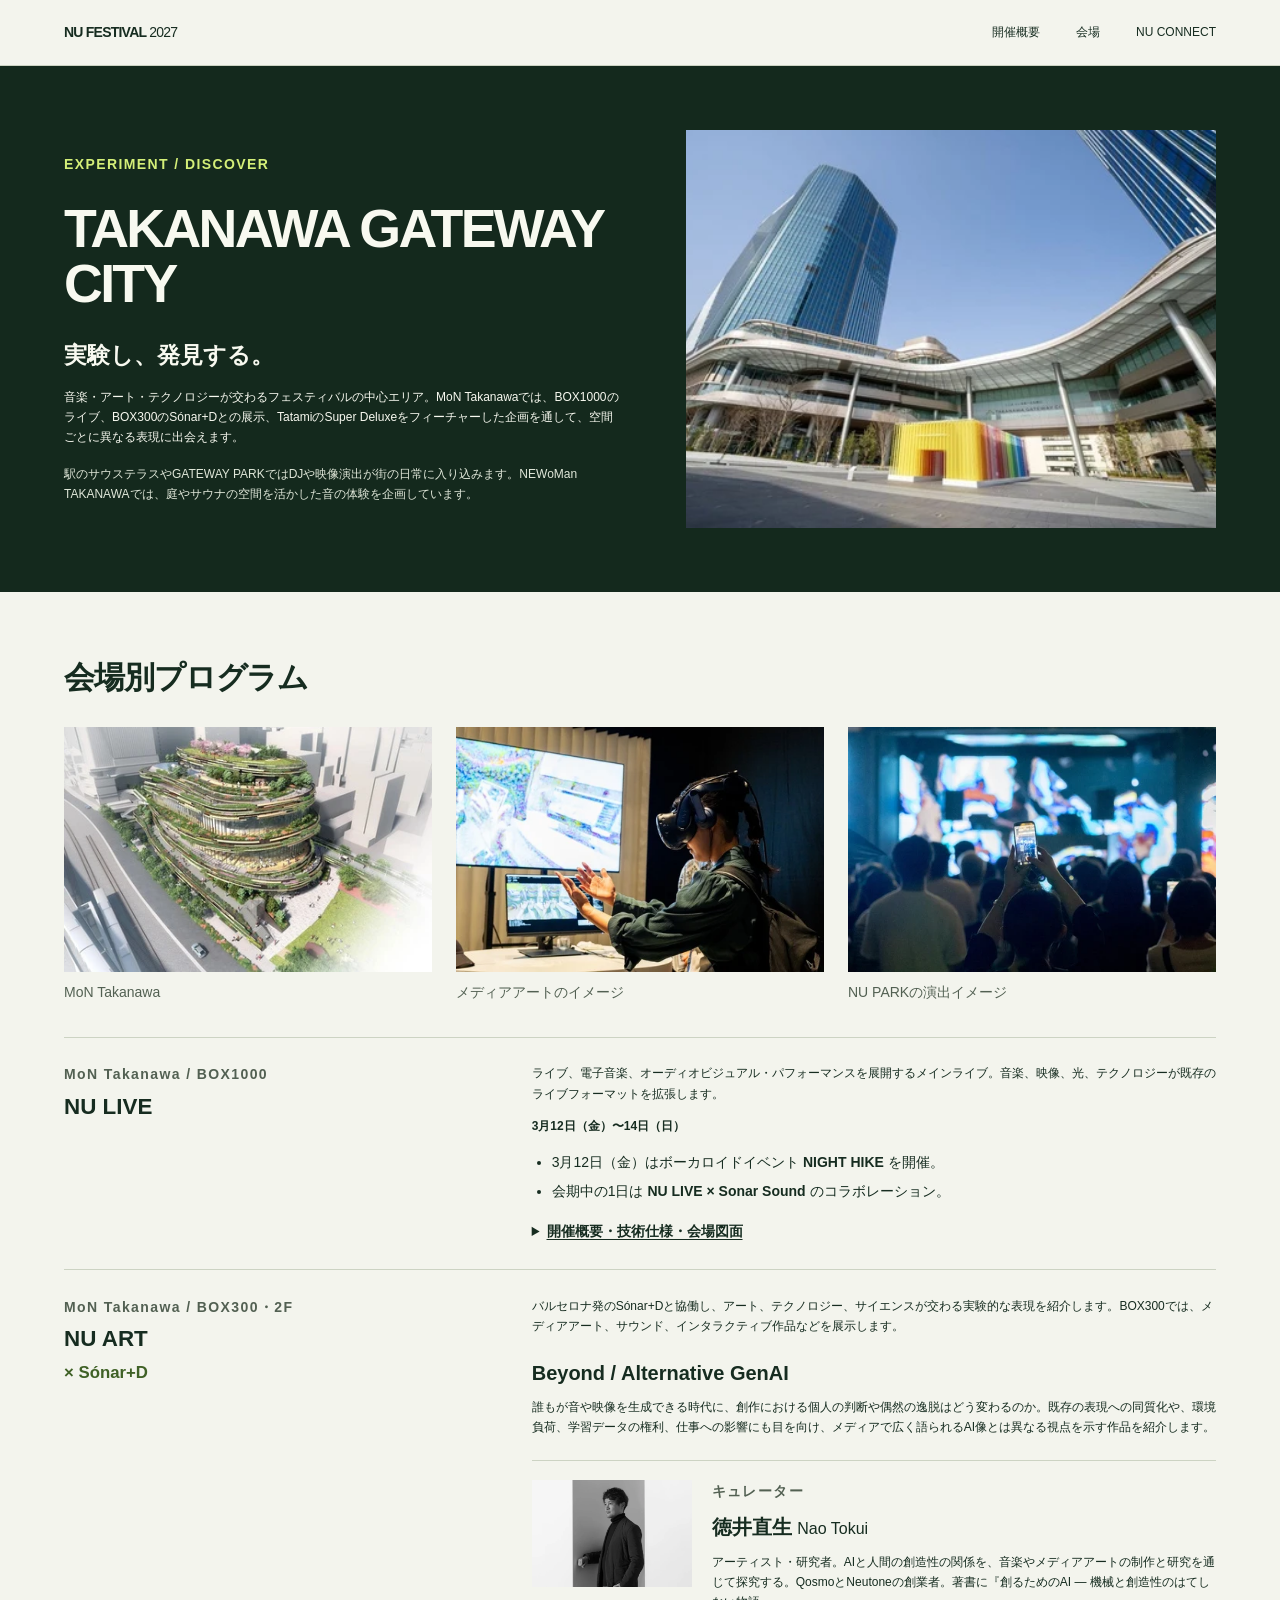
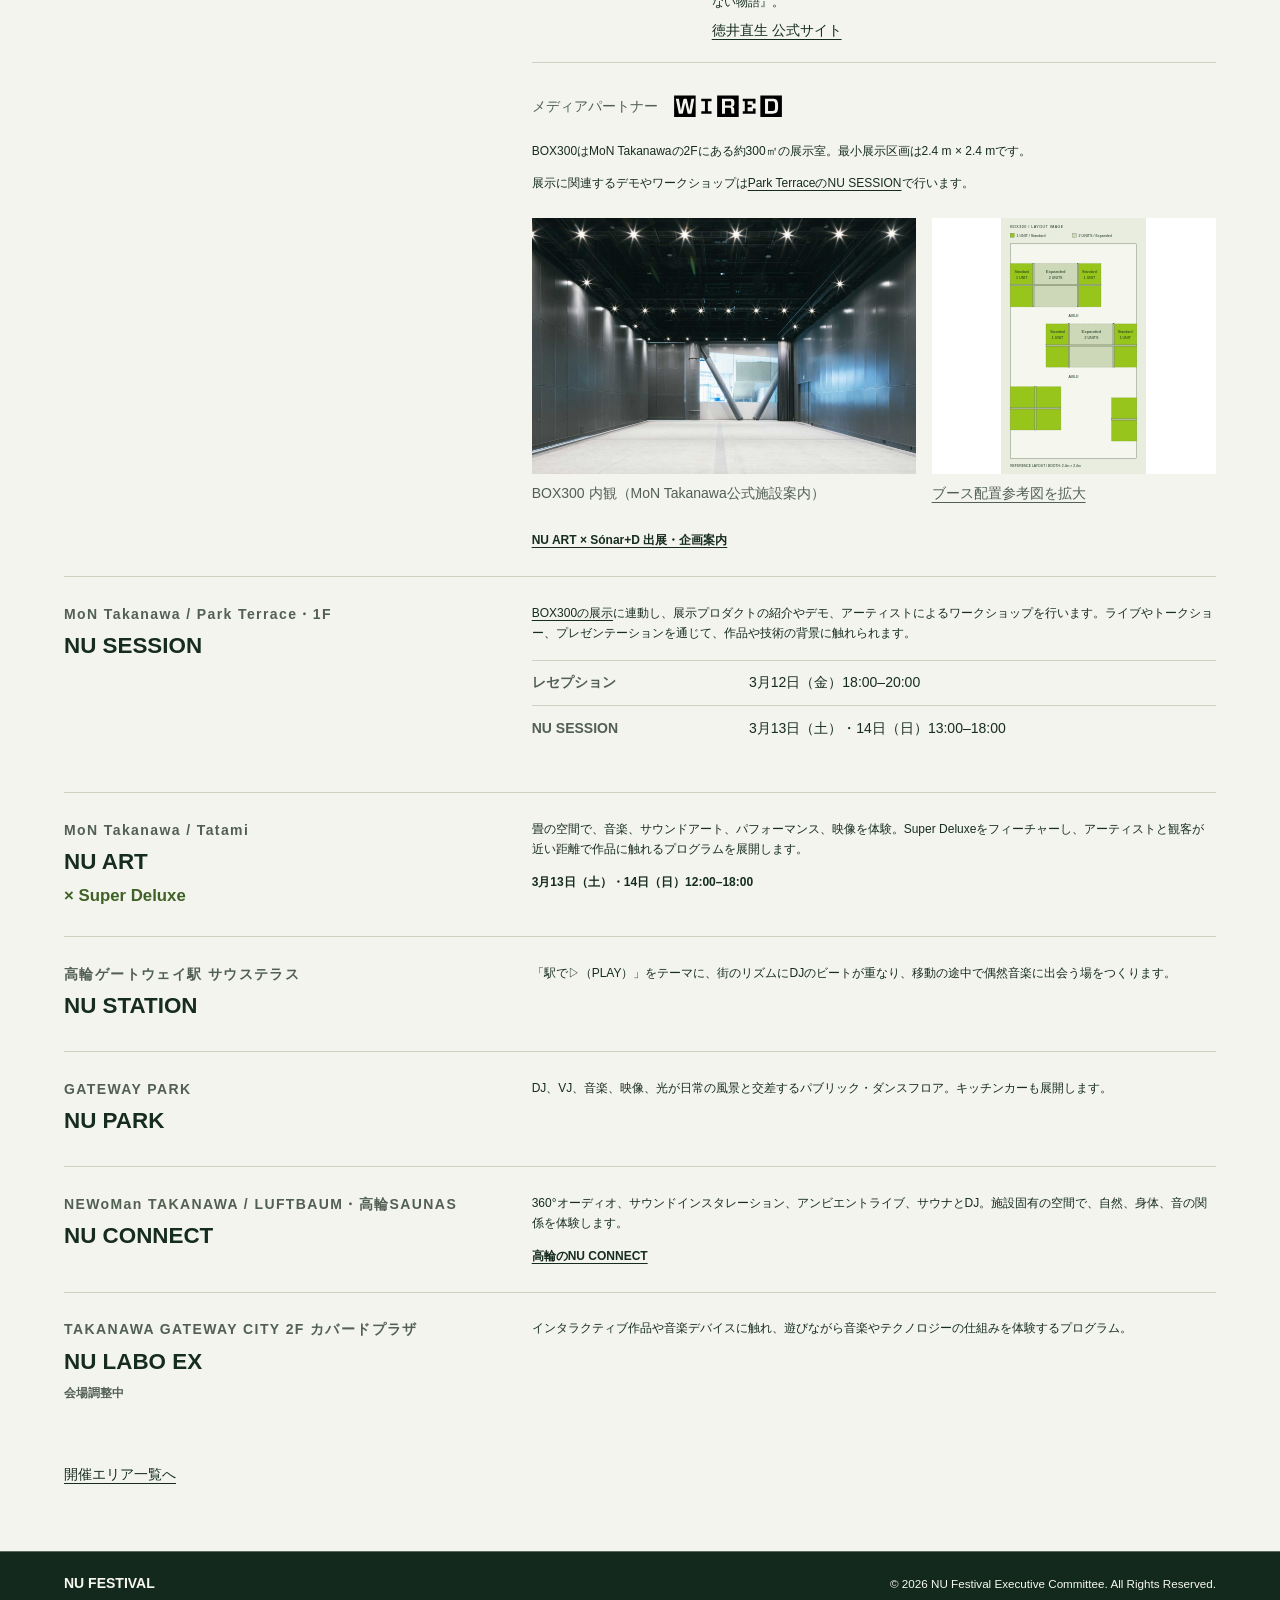
==== 2027/takanawa.html @ 1377e480 "Publish NU Festival 2027 programme under /2027/" ====
<!doctype html>
<html lang="ja">
<head>
<meta charset="utf-8">
<meta name="viewport" content="width=device-width, initial-scale=1">
<meta name="robots" content="noindex,nofollow">
<meta name="theme-color" content="#162c20">
<title>TAKANAWA GATEWAY CITY｜NU Festival 2027</title>
<meta name="description" content="NU Festivalの中心となる、アート・音楽・テクノロジーの実験拠点。異なる領域や価値観が混ざり合い、新しい表現や可能性を発見する場です。">
<link rel="stylesheet" href="style.css">
</head>
<body>
<a class="skip" href="#main">本文へ</a>
<header><div class="wrap bar"><a class="brand" href="index.html">NU FESTIVAL <span>2027</span></a><nav aria-label="ページメニュー"><a href="index.html#festival">開催概要</a><a href="index.html#areas">会場</a><a href="nu-connect.html">NU CONNECT</a></nav></div></header>
<main id="main">
<section class="hero"><div class="wrap section concept concept-visual"><div><p class="label">EXPERIMENT / DISCOVER</p><h1>TAKANAWA GATEWAY CITY</h1><p class="concept-lead">実験し、発見する。</p><p class="concept-intro">音楽・アート・テクノロジーが交わるフェスティバルの中心エリア。MoN Takanawaでは、BOX1000のライブ、BOX300のSónar+Dとの展示、TatamiのSuper Deluxeをフィーチャーした企画を通して、空間ごとに異なる表現に出会えます。</p><p class="concept-programmes">駅のサウステラスやGATEWAY PARKではDJや映像演出が街の日常に入り込みます。NEWoMan TAKANAWAでは、庭やサウナの空間を活かした音の体験を企画しています。</p></div><figure><img src="assets/takanawa-city.webp" alt="TAKANAWA GATEWAY CITYの建物と広場" width="480" height="320" loading="eager"></figure></div></section>
<section class="wrap section"><h2>会場別プログラム</h2><div class="reference-gallery"><figure><img src="assets/takanawa-mon.webp" alt="緑化されたテラスが重なるMoN Takanawa" width="400" height="267" loading="lazy"><figcaption>MoN Takanawa</figcaption></figure><figure><img src="assets/takanawa-art.webp" alt="デジタル作品を体験する来場者" width="480" height="320" loading="lazy"><figcaption>メディアアートのイメージ</figcaption></figure><figure><img src="assets/takanawa-park.webp" alt="映像演出と音楽を楽しむ観客" width="480" height="320" loading="lazy"><figcaption>NU PARKの演出イメージ</figcaption></figure></div><div class="programs"><article id="box1000"><div><p class="label">MoN Takanawa / BOX1000</p><h3>NU LIVE</h3></div><div><p>ライブ、電子音楽、オーディオビジュアル・パフォーマンスを展開するメインライブ。音楽、映像、光、テクノロジーが既存のライブフォーマットを拡張します。</p><p><strong>3月12日（金）〜14日（日）</strong></p><ul class="live-highlights"><li>3月12日（金）はボーカロイドイベント <strong>NIGHT HIKE</strong> を開催。</li><li>会期中の1日は <strong>NU LIVE × Sonar Sound</strong> のコラボレーション。</li></ul><details class="box1000-details"><summary>開催概要・技術仕様・会場図面</summary><div class="venue-visual"><figure><img src="assets/box1000.jpg" alt="BOX1000の客席を展開した状態の内観" width="560" height="374" loading="lazy"><figcaption>BOX1000 内観。当日は客席を収納し、平土間で使用。</figcaption></figure><figure><img src="assets/mon.jpg" alt="MoN Takanawaの外観" width="480" height="477" loading="lazy"><figcaption>MoN Takanawa 外観</figcaption></figure></div>
<div class="venue-info"><div><h3>プログラム</h3><p>音楽ライブ、オーディオビジュアルライブ、DJ。実験的なパフォーマンスや既存作品の新たな解釈など、アーティストとともに、この空間ならではの表現を探ります。</p><dl class="rows"><div><dt>会期</dt><dd>3月12日（金）〜14日（日）</dd></div><div><dt>時間</dt><dd>全日 16:00開場 / 17:00開演 / 22:00終了</dd></div><div><dt>出演構成</dt><dd>各日程の企画内容による</dd></div></dl></div>
<div><h3>会場・技術仕様</h3><dl class="rows"><div><dt>会場</dt><dd>MoN Takanawa: The Museum of Narratives<br>BOX1000（B3F–B1F）</dd></div><div><dt>ステージ</dt><dd>W 19 m × D 9 m × H 9 m</dd></div><div><dt>LEDスクリーン</dt><dd>W 21 m × H 9 m</dd></div><div><dt>音響</dt><dd>d&amp;b audiotechnik</dd></div><div><dt>最大収容</dt><dd>2,000人（スタンディング）</dd></div></dl><a class="text-link" href="https://montakanawa.jp/facilities/box1000/">BOX1000 会場公式ページ</a></div></div>
<figure class="drawing" id="box1000-plan"><h3>BOX1000 会場図面</h3><a href="assets/box1000-plan.png"><img src="assets/box1000-plan.png" width="800" height="566" alt="BOX1000の平面図と断面図" loading="lazy"></a><figcaption>会場の参考図面。<a href="assets/box1000-plan.png">図面を原寸で開く</a></figcaption></figure>
</details></div></article><article id="box300"><div><p class="label">MoN Takanawa / BOX300・2F</p><h3>NU ART</h3><p class="featured">× Sónar+D</p></div><div><p>バルセロナ発のSónar+Dと協働し、アート、テクノロジー、サイエンスが交わる実験的な表現を紹介します。BOX300では、メディアアート、サウンド、インタラクティブ作品などを展示します。</p>
<h4>Beyond / Alternative GenAI</h4>
<p>誰もが音や映像を生成できる時代に、創作における個人の判断や偶然の逸脱はどう変わるのか。既存の表現への同質化や、環境負荷、学習データの権利、仕事への影響にも目を向け、メディアで広く語られるAI像とは異なる視点を示す作品を紹介します。</p>
<section class="curator" aria-labelledby="curator-name">
<img src="assets/nao-tokui.webp" alt="徳井直生のポートレート" width="600" height="400" loading="lazy">
<div><p class="label">キュレーター</p><h4 id="curator-name">徳井直生 <span>Nao Tokui</span></h4><p>アーティスト・研究者。AIと人間の創造性の関係を、音楽やメディアアートの制作と研究を通じて探究する。QosmoとNeutoneの創業者。著書に『創るためのAI ― 機械と創造性のはてしない物語』。</p><a href="https://naotokui.net/">徳井直生 公式サイト</a></div>
</section>
<p class="media-partner"><span>メディアパートナー</span> <a href="https://wired.jp/" aria-label="WIRED Japan 公式サイト"><img src="assets/wired-logo.svg" alt="WIRED" width="108"></a></p>
<p>BOX300はMoN Takanawaの2Fにある約300㎡の展示室。最小展示区画は2.4 m × 2.4 mです。</p><p>展示に関連するデモやワークショップは<a href="#park-terrace">Park TerraceのNU SESSION</a>で行います。</p>
<div class="box300-visuals">
<figure><img src="assets/box300-interior.jpg" alt="MoN Takanawa BOX300の展示室内観" loading="lazy"><figcaption>BOX300 内観（MoN Takanawa公式施設案内）</figcaption></figure>
<figure><a href="assets/box300-layout.svg"><img src="assets/box300-layout.svg" alt="展示ブースと通路の配置参考図" loading="lazy"></a><figcaption><a href="assets/box300-layout.svg">ブース配置参考図を拡大</a></figcaption></figure>
</div>
<p><a class="text-link" href="https://kontactoeast.github.io/nu/">NU ART × Sónar+D 出展・企画案内</a></p></div></article><article id="park-terrace"><div><p class="label">MoN Takanawa / Park Terrace・1F</p><h3>NU SESSION</h3></div><div>
<p><a href="#box300">BOX300の展示</a>に連動し、展示プロダクトの紹介やデモ、アーティストによるワークショップを行います。ライブやトークショー、プレゼンテーションを通じて、作品や技術の背景に触れられます。</p>
<dl class="rows"><div><dt>レセプション</dt><dd>3月12日（金）18:00–20:00</dd></div><div><dt>NU SESSION</dt><dd>3月13日（土）・14日（日）13:00–18:00</dd></div></dl>
</div></article>
<article id="tatami"><div><p class="label">MoN Takanawa / Tatami</p><h3>NU ART</h3><p class="featured">× Super Deluxe</p></div><div><p>畳の空間で、音楽、サウンドアート、パフォーマンス、映像を体験。Super Deluxeをフィーチャーし、アーティストと観客が近い距離で作品に触れるプログラムを展開します。</p><p><strong>3月13日（土）・14日（日）12:00–18:00</strong></p></div></article><article><div><p class="label">高輪ゲートウェイ駅 サウステラス</p><h3>NU STATION</h3></div><div><p>「駅で▷（PLAY）」をテーマに、街のリズムにDJのビートが重なり、移動の途中で偶然音楽に出会う場をつくります。</p></div></article><article><div><p class="label">GATEWAY PARK</p><h3>NU PARK</h3></div><div><p>DJ、VJ、音楽、映像、光が日常の風景と交差するパブリック・ダンスフロア。キッチンカーも展開します。</p></div></article><article><div><p class="label">NEWoMan TAKANAWA / LUFTBAUM・高輪SAUNAS</p><h3>NU CONNECT</h3></div><div><p>360°オーディオ、サウンドインスタレーション、アンビエントライブ、サウナとDJ。施設固有の空間で、自然、身体、音の関係を体験します。</p><p><a class="text-link" href="nu-connect.html#connect-takanawa">高輪のNU CONNECT</a></p></div></article><article><div><p class="label">TAKANAWA GATEWAY CITY 2F カバードプラザ</p><h3>NU LABO EX</h3><small class="program-status">会場調整中</small></div><div><p>インタラクティブ作品や音楽デバイスに触れ、遊びながら音楽やテクノロジーの仕組みを体験するプログラム。</p></div></article></div><p class="back"><a href="index.html#areas">開催エリア一覧へ</a></p></section>
</main>
<footer><div class="wrap bar"><strong>NU FESTIVAL</strong><small>© 2026 NU Festival Executive Committee. All Rights Reserved.</small></div></footer>
</body>
</html>
---- 2027/style.css ----
:root{--ink:#162c20;--dark:#14291d;--paper:#f3f4ed;--soft:#e6ebdc;--lime:#d4ef78;--rule:#ccd3c3;--muted:#526052;--white:#f8f9f0}
*{box-sizing:border-box}
html{scroll-behavior:smooth;scroll-padding-top:84px}
body{margin:0;background:var(--paper);color:var(--ink);font:.875rem/1.7 Arial,"Helvetica Neue","Noto Sans JP","Hiragino Kaku Gothic ProN",Meiryo,sans-serif}
a{color:inherit;text-underline-offset:.25em} a:focus-visible{outline:3px solid #729b27;outline-offset:5px}
.skip{position:absolute;left:1rem;top:-5rem;z-index:5;background:var(--lime);padding:.5rem 1rem}.skip:focus{top:1rem}
.wrap{width:min(90%,1320px);margin-inline:auto}.bar{display:flex;align-items:center;justify-content:space-between;gap:1rem;min-height:65px}
header{position:sticky;top:0;z-index:2;background:var(--paper);border-bottom:1px solid var(--rule)}
.brand{font-weight:900;letter-spacing:-.055em;text-decoration:none;white-space:nowrap}.brand span{font-weight:500}
nav{display:flex;gap:clamp(.75rem,3vw,2.25rem);font-size:.75rem}nav a{text-decoration:none}nav a:hover{text-decoration:underline}
.hero,.archive,footer{background:var(--dark);color:var(--white)}
.hero-grid{display:grid;grid-template-columns:.85fr 1.15fr;align-items:center;gap:6%;padding-block:clamp(2.5rem,6vw,6.5rem)}
.label{font-size:.875rem;letter-spacing:.10em;font-weight:700;margin:0 0 1rem}.hero .label,.archive .label{color:var(--lime)}
h1,h2,h3,p{margin-top:0}
h1{font-size:clamp(3.25rem,6.8vw,7rem);line-height:.9;letter-spacing:-.065em;margin:1.5rem 0}
h1 span{display:block;color:var(--lime);font-size:.59em;letter-spacing:-.06em;margin-top:.28em}
.tagline{max-width:32ch;line-height:1.45;margin-bottom:1.5rem}.dates{font-size:clamp(1.6rem,3vw,2.75rem);line-height:1.25;border-top:1px solid #5a6b5d;padding-top:1rem;white-space:nowrap}.dates small{font-size:.875rem;letter-spacing:.09em}
.button{display:inline-block;padding:.65rem 1rem;background:var(--lime);color:var(--ink);text-decoration:none;font-weight:700}.button:hover{background:white}
figure{margin:0;min-width:0}img{max-width:100%;display:block;height:auto;width:100%}.hero img{aspect-ratio:1.18;object-fit:cover}.hero figcaption{color:#d6dfcf}
figcaption{font-size:.875rem;color:var(--muted);padding-top:.55rem}.section{padding-block:clamp(2.75rem,5vw,5rem)}h2{font-size:1.9375rem;line-height:1.4;letter-spacing:-.035em;margin-bottom:1.75rem}h3{font-size:1.3rem;line-height:1.25}
.split{display:grid;grid-template-columns:1fr 1fr;gap:6%}.theme{font-size:1.35rem;font-weight:700;margin-bottom:0}
.facts,.area-grid{display:grid;grid-template-columns:repeat(3,minmax(0,1fr));gap:1.75rem}.facts{margin:2.75rem 0 0}.facts div,.area-grid article{border-top:1px solid #a5b39e;padding-top:1rem}
dt{font-size:.875rem;color:var(--muted);font-weight:700}dd{margin:0}.area-band{background:var(--soft)}.area-grid ul{margin:0;padding:0;list-style:none}.area-grid li{padding:.45rem 0;border-bottom:1px solid var(--rule)}.area-grid a,.text-link{font-weight:700}.area-grid small{color:var(--muted)}
.venue h2 span{display:inline-block;margin-left:.3em;font-size:.42em;letter-spacing:0;color:var(--muted)}.venue-visual{display:grid;grid-template-columns:2.2fr 1fr;gap:1rem}.venue-visual img{height:clamp(13rem,33vw,31rem);object-fit:cover}.venue-info{margin-top:2.75rem}.rows{margin:1rem 0}.rows div{display:grid;grid-template-columns:minmax(7.5rem,30%) 1fr;gap:.75rem;padding:.65rem 0;border-top:1px solid var(--rule)}
.gallery{display:grid;grid-template-columns:repeat(3,1fr);gap:.8rem}.gallery img{aspect-ratio:3/2;object-fit:cover}.archive-links{display:flex;flex-wrap:wrap;gap:.75rem 1.75rem;margin:1.5rem 0 0}footer{border-top:1px solid #5a6b5d}
@media(max-width:740px){.hero-grid,.split,.facts,.area-grid{grid-template-columns:1fr;gap:1.35rem}.hero img{aspect-ratio:1.5}.venue-info{gap:2rem}.venue-visual{grid-template-columns:1fr 1fr}.venue-visual img{height:auto;aspect-ratio:1.15}.facts{margin-top:1.75rem}.bar{flex-wrap:wrap;padding-block:.65rem}.gallery{gap:.4rem}h2{margin-bottom:1.2rem}}
@media(max-width:360px){.rows div{grid-template-columns:1fr;gap:0}.hero-copy h1{font-size:3.1rem}}
@media(prefers-reduced-motion:reduce){html{scroll-behavior:auto}}
.area-phrase{font-weight:700;margin-bottom:.5rem}.drawing{border-top:1px solid var(--rule);padding-top:1.5rem;margin-top:3rem}.drawing>a{display:block;max-width:800px;border:1px solid var(--rule);background:white}.drawing h3{margin-bottom:1rem}
.concept h1{font-size:clamp(2.5rem,5.4vw,5.5rem);line-height:1.03;letter-spacing:-.05em;overflow-wrap:break-word}.concept-lead{font-size:clamp(1.25rem,2.2vw,1.9rem);font-weight:700;margin-bottom:.75rem}.concept-intro{max-width:48rem;margin-bottom:0}
.programs article{display:grid;grid-template-columns:1fr 1.6fr;gap:1rem 2.5rem;padding:1.6rem 0;border-top:1px solid var(--rule)}.programs p:last-child{margin-bottom:0}.programs .label{color:var(--muted);margin:0 0 .35rem}.programs h3{margin:0 0 .35rem;font-size:1.4rem}.program-status{color:var(--muted);font-weight:700}.back{margin:2rem 0 0}.ideas{display:grid;grid-template-columns:1fr 1fr;gap:1.5rem 2.5rem}.ideas article{padding-top:1rem;border-top:1px solid var(--rule)}
@media(max-width:740px){html{scroll-padding-top:115px}nav{flex-wrap:wrap;gap:.5rem 1rem}.programs article,.ideas{grid-template-columns:1fr}}
.area-photo{display:block;margin-bottom:1.25rem}.area-photo img,.reference-gallery img,.ideas img{aspect-ratio:3/2;object-fit:cover}.area-grid h3{margin-bottom:.5rem}
.concept-visual{display:grid;grid-template-columns:1fr .95fr;gap:clamp(1.5rem,5vw,5rem);align-items:center}.concept-visual h1{font-size:clamp(2.15rem,4.2vw,4.35rem)}.concept-visual figure img{aspect-ratio:4/3;object-fit:cover}
.reference-gallery{display:grid;grid-template-columns:repeat(3,minmax(0,1fr));gap:clamp(.65rem,2vw,1.5rem);margin-bottom:2rem}.ideas img{margin-bottom:1.25rem}.featured{font-weight:800;color:#3f6126;font-size:1.05rem;margin:0 0 .4rem}
@media(max-width:740px){.concept-visual{grid-template-columns:1fr}.reference-gallery{grid-template-columns:repeat(2,minmax(0,1fr))}}
.concept-programmes{max-width:48rem;margin:1rem 0 0;color:#e0e7d9}.live-highlights{padding-left:1.25rem}.live-highlights li+li{margin-top:.35rem}
#box300 h4{font-size:1.25rem;margin:1.2rem 0 .45rem}.box300-visuals{display:grid;grid-template-columns:1.35fr 1fr;gap:1rem;margin:1.5rem 0}.box300-visuals img{width:100%;height:clamp(10rem,21vw,16rem);object-fit:contain;background:white}.box300-visuals figure:first-child img{object-fit:cover}
@media(max-width:500px){.box300-visuals{grid-template-columns:1fr}.box300-visuals img{height:auto}.box300-visuals figure:nth-child(2) img{height:17rem}}
.box1000-details{margin-top:1rem}.box1000-details summary{cursor:pointer;font-weight:700;text-decoration:underline;text-underline-offset:.2em}.box1000-details .venue-visual{margin-top:1rem}.box1000-details .venue-visual img{height:auto;aspect-ratio:4/3}.box1000-details .venue-info>div+div{margin-top:1.5rem}
.curator{display:grid;grid-template-columns:minmax(110px,160px) 1fr;gap:1.25rem;align-items:start;border-block:1px solid var(--rule);padding:1.2rem 0;margin:1.4rem 0}.curator img{height:auto}.curator #curator-name{margin:.2rem 0 .5rem}.curator h4 span{font-size:1rem;font-weight:500}.curator p:not(.label){margin-bottom:.4rem}.media-partner{display:flex;gap:1rem;align-items:baseline}.media-partner span{font-size:.875rem;color:var(--muted)}.media-partner strong{font-size:1.2rem}
@media(max-width:440px){.curator{grid-template-columns:1fr}.curator img{max-width:160px}}
.media-partner{align-items:center;flex-wrap:wrap}.media-partner img{display:block;width:108px;height:auto}
#areas .area-grid article{display:flex;flex-direction:column;align-items:flex-start}
#areas .area-phrase{font-size:1.2rem;line-height:1.45;margin:.35rem 0 .5rem}
.area-programme{margin:0 0 1rem;color:var(--muted)}
#areas .area-photo{width:min(100%,10rem);margin:auto 0 .85rem}
.area-venues{width:100%;font-size:.9rem}
.area-venues summary{cursor:pointer;padding:.55rem 0;border-top:1px solid var(--rule);font-weight:700}
.connect-overview{padding-bottom:0}.connect-overview figure{max-width:34rem}.ideas img{width:min(100%,10rem)}

/* Type scale shared with the NU ART proposal. Sizes are expressed in rem for browser zoom. */
.hero-copy h1{font-size:clamp(3.625rem,6.8vw,6.125rem)}
.concept h1,.concept-visual h1{font-size:clamp(2.625rem,4.2vw,3.6875rem)}
.concept-lead{font-size:1.4375rem}
#festival .split p:not(.label):not(.theme),.concept-intro,.concept-programmes,.area-programme,.programs article p:not(.label):not(.featured),.ideas article p,.tagline{font-size:.75rem}
@media(max-width:620px){
  h2{font-size:1.625rem}
  nav{font-size:.6875rem}
  .concept-lead{font-size:1.25rem}
  #festival .split p:not(.label):not(.theme),.concept-intro,.concept-programmes,.tagline{font-size:.6875rem}
  .hero-copy h1{font-size:clamp(3.1rem,12vw,4.5rem)}
}
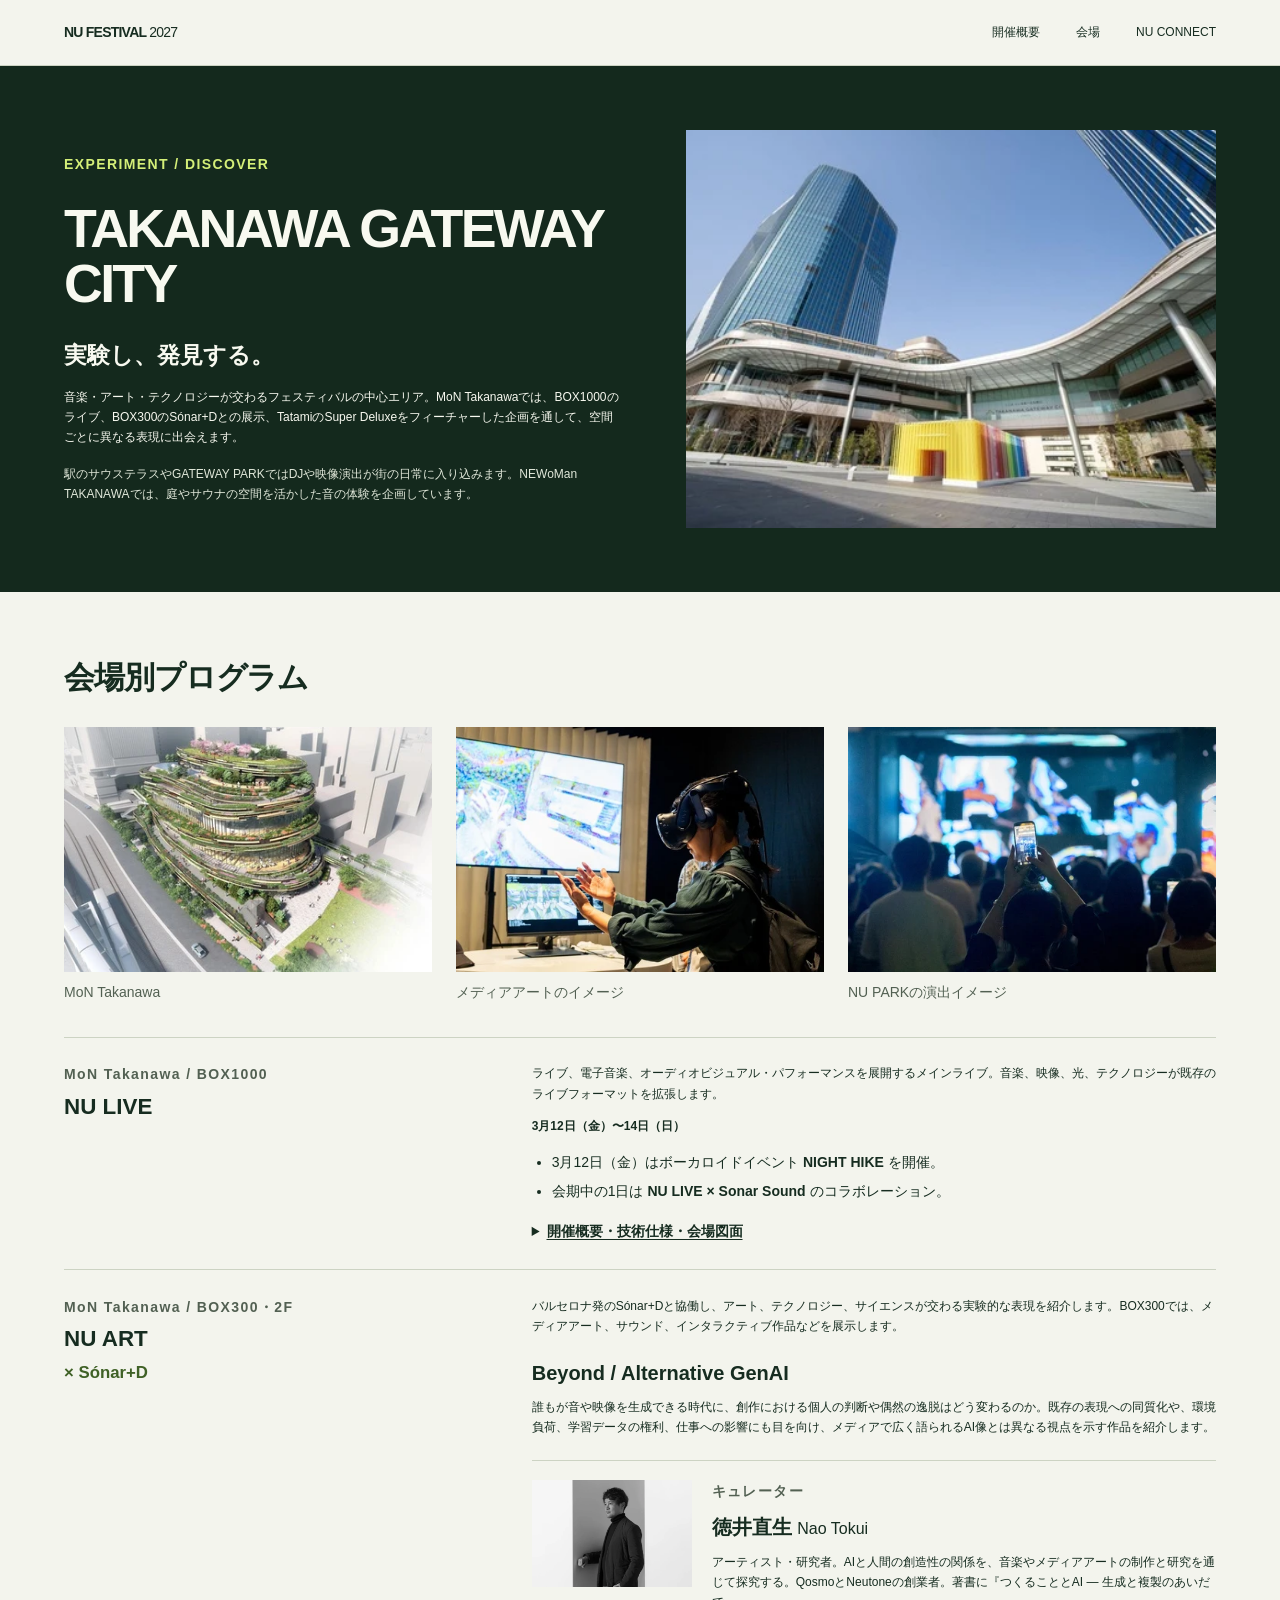
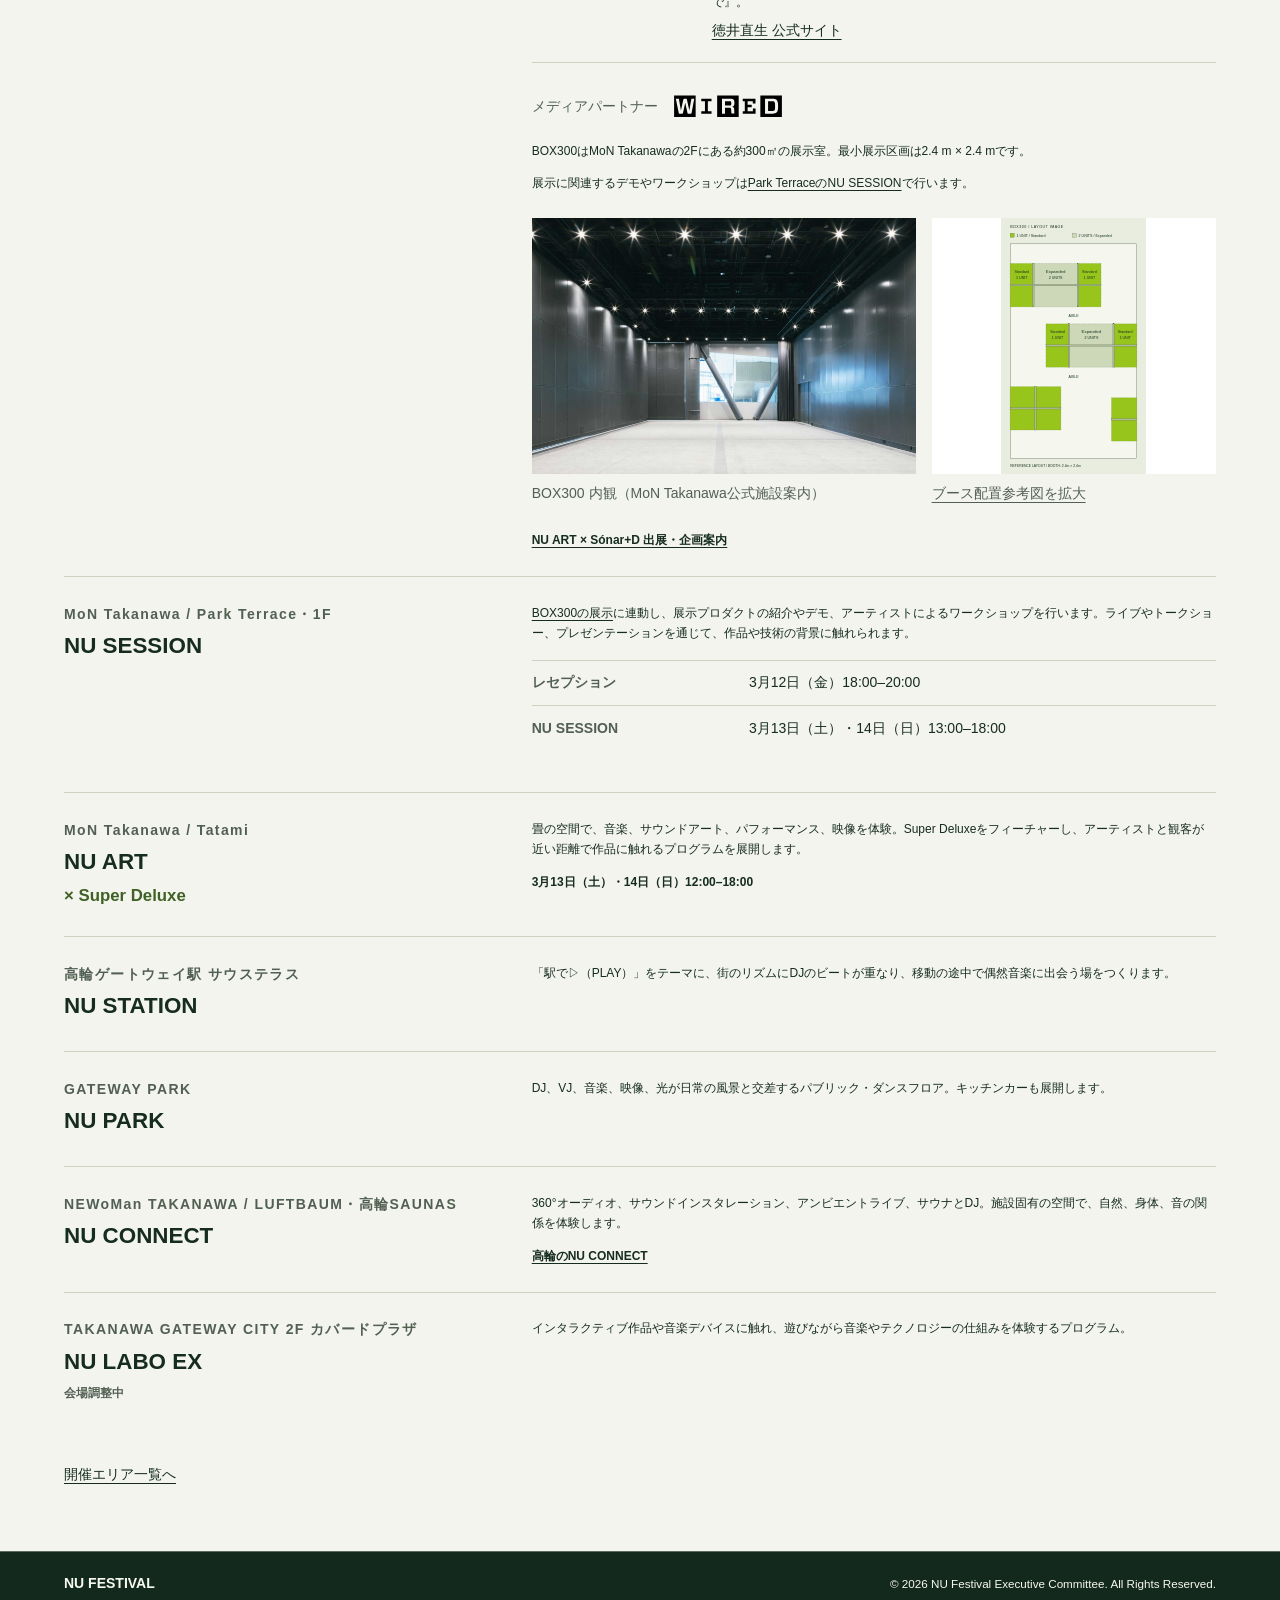
==== commit 4917f7ee: "Update Nao Tokui book title in curator profile" ====
--- a/2027/takanawa.html
+++ b/2027/takanawa.html
@@ -23,7 +23,7 @@
 <p>誰もが音や映像を生成できる時代に、創作における個人の判断や偶然の逸脱はどう変わるのか。既存の表現への同質化や、環境負荷、学習データの権利、仕事への影響にも目を向け、メディアで広く語られるAI像とは異なる視点を示す作品を紹介します。</p>
 <section class="curator" aria-labelledby="curator-name">
 <img src="assets/nao-tokui.webp" alt="徳井直生のポートレート" width="600" height="400" loading="lazy">
-<div><p class="label">キュレーター</p><h4 id="curator-name">徳井直生 <span>Nao Tokui</span></h4><p>アーティスト・研究者。AIと人間の創造性の関係を、音楽やメディアアートの制作と研究を通じて探究する。QosmoとNeutoneの創業者。著書に『創るためのAI ― 機械と創造性のはてしない物語』。</p><a href="https://naotokui.net/">徳井直生 公式サイト</a></div>
+<div><p class="label">キュレーター</p><h4 id="curator-name">徳井直生 <span>Nao Tokui</span></h4><p>アーティスト・研究者。AIと人間の創造性の関係を、音楽やメディアアートの制作と研究を通じて探究する。QosmoとNeutoneの創業者。著書に『つくることとAI — 生成と複製のあいだで』。</p><a href="https://naotokui.net/">徳井直生 公式サイト</a></div>
 </section>
 <p class="media-partner"><span>メディアパートナー</span> <a href="https://wired.jp/" aria-label="WIRED Japan 公式サイト"><img src="assets/wired-logo.svg" alt="WIRED" width="108"></a></p>
 <p>BOX300はMoN Takanawaの2Fにある約300㎡の展示室。最小展示区画は2.4 m × 2.4 mです。</p><p>展示に関連するデモやワークショップは<a href="#park-terrace">Park TerraceのNU SESSION</a>で行います。</p>
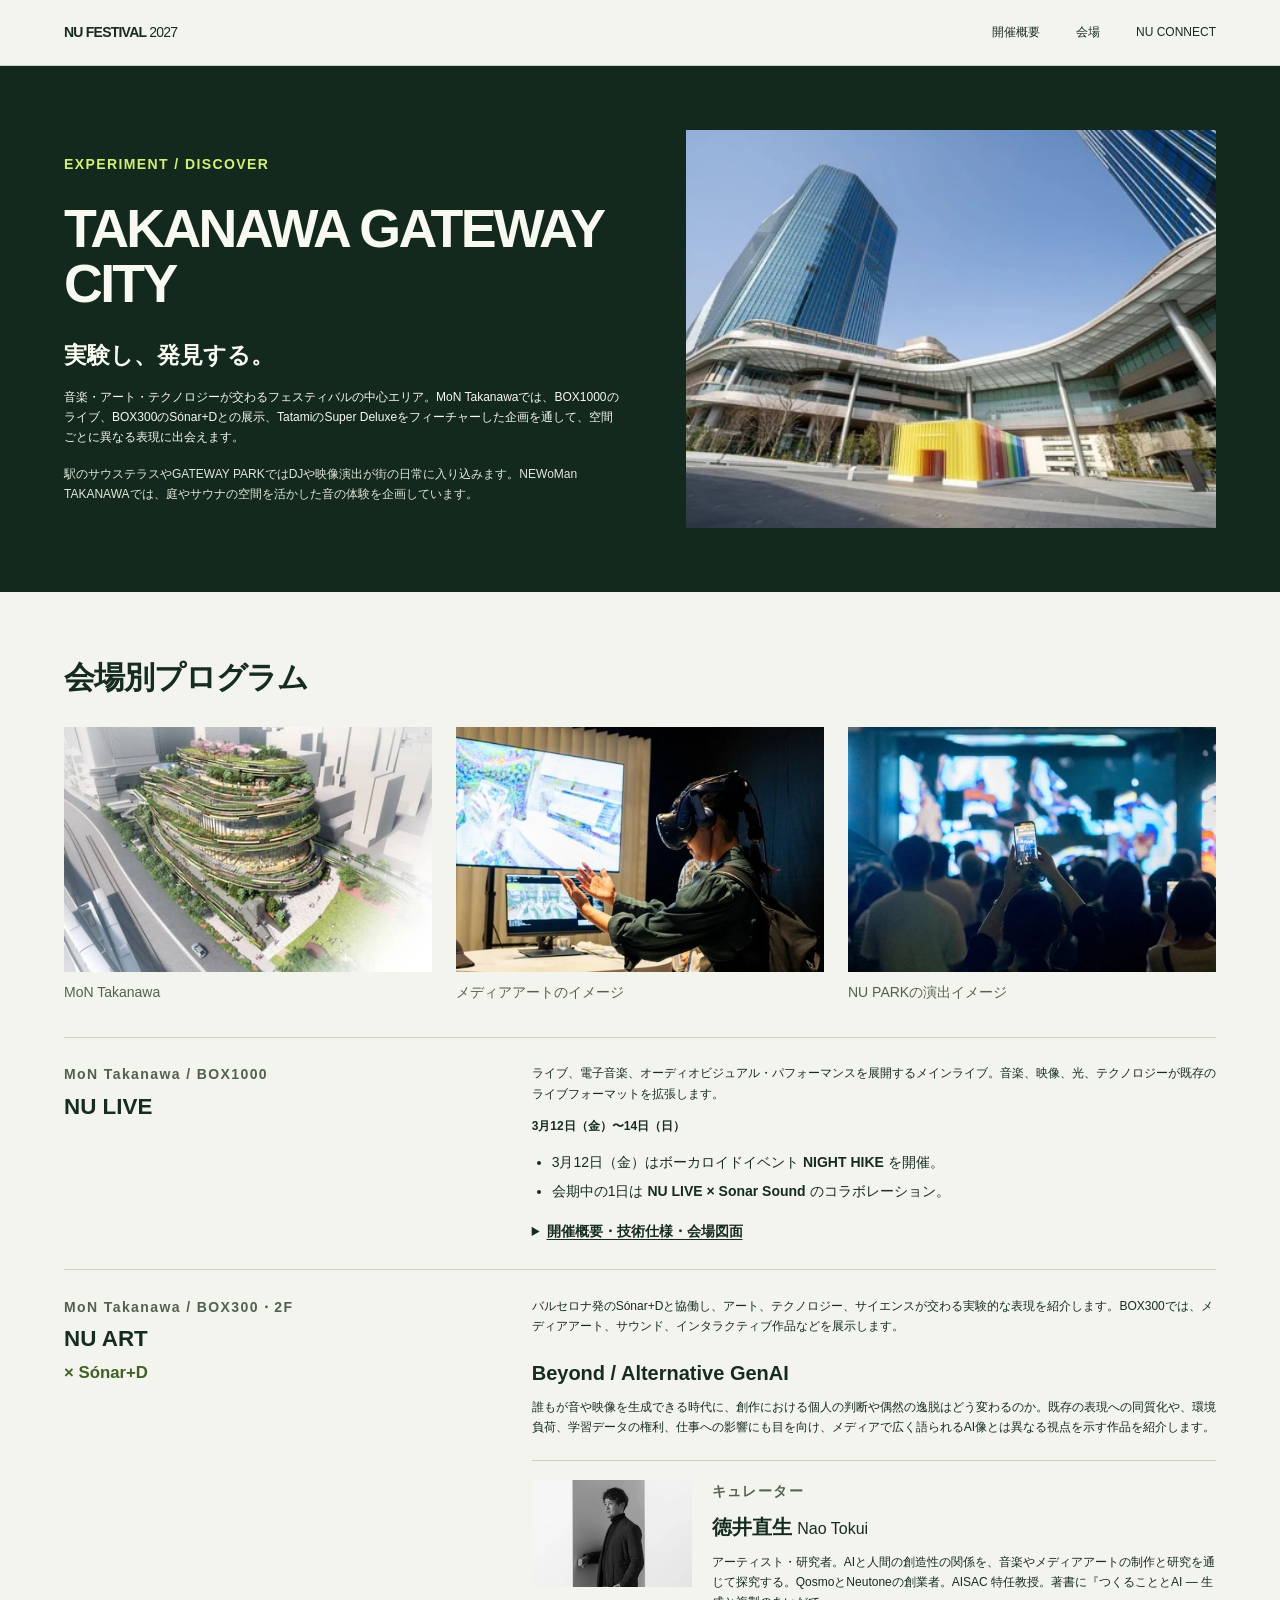
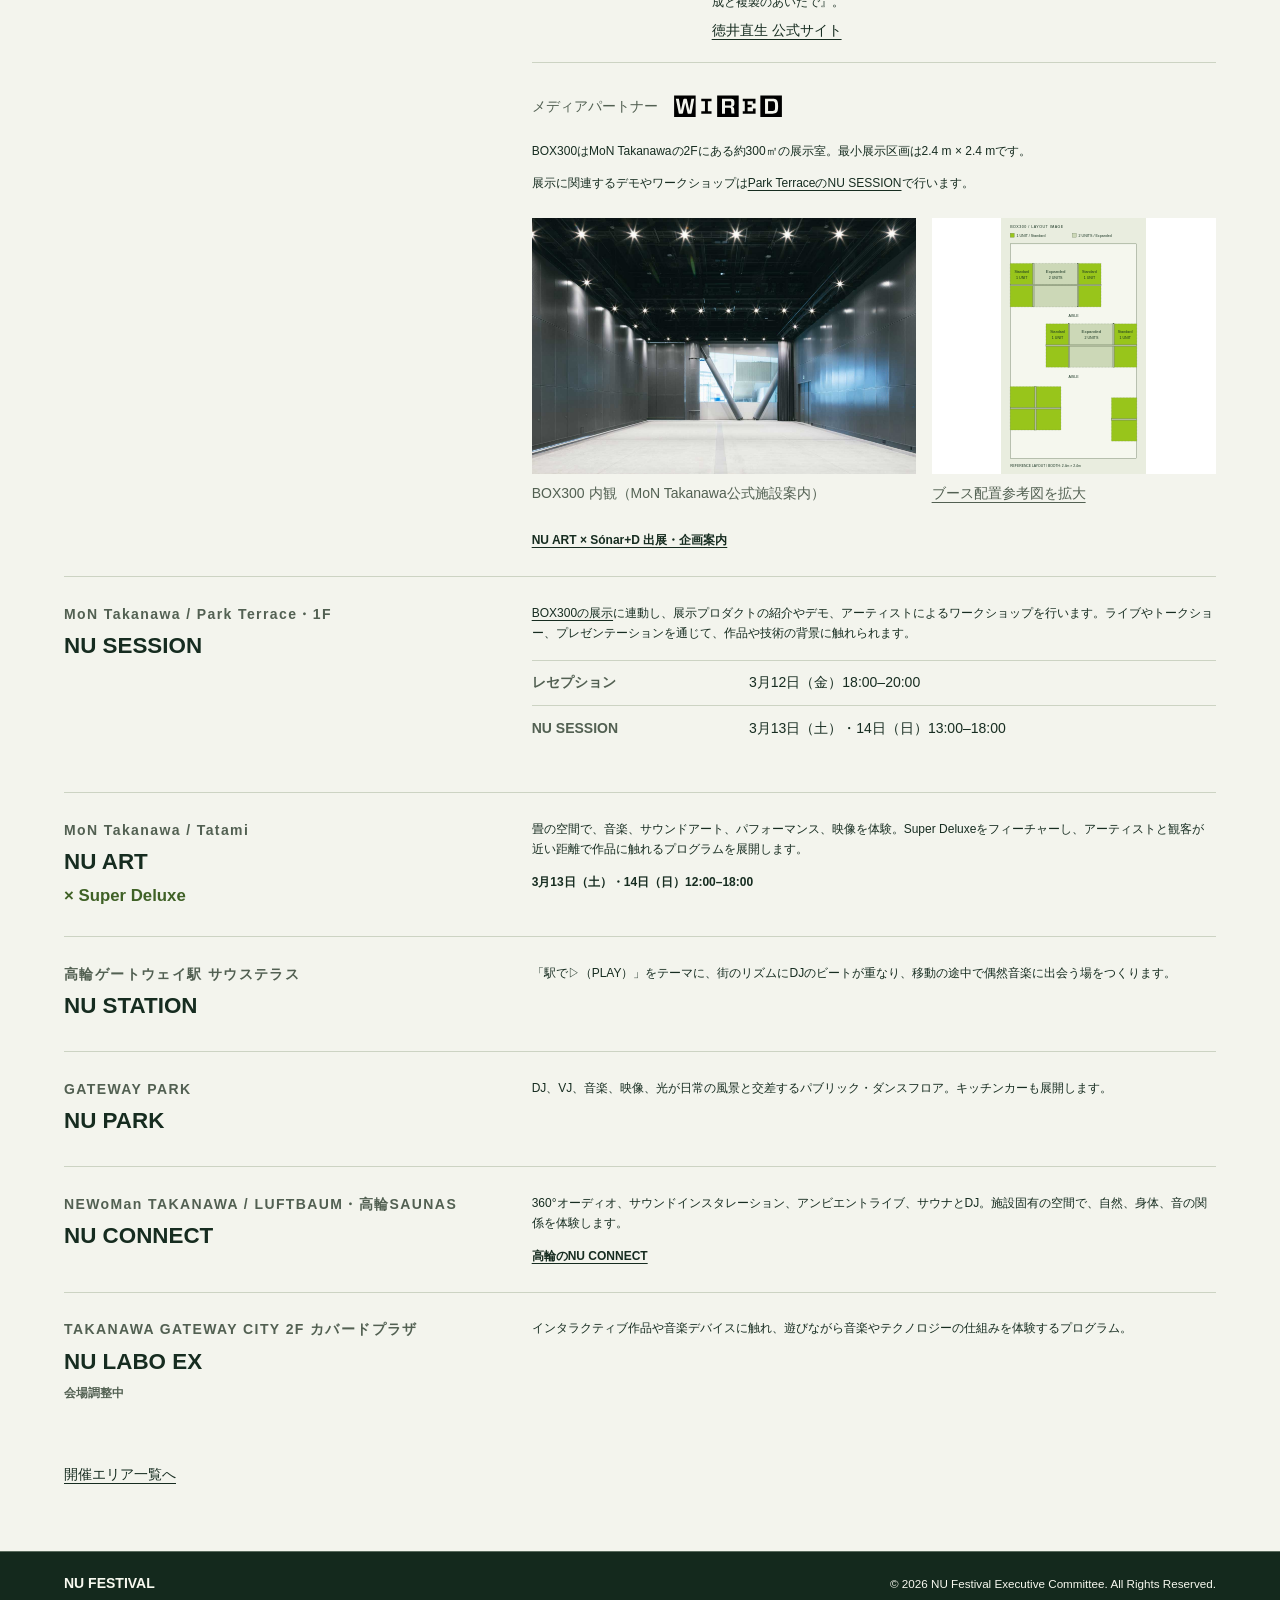
==== commit 6130d1ad: "Add AISAC appointment to Nao Tokui profile" ====
--- a/2027/takanawa.html
+++ b/2027/takanawa.html
@@ -23,7 +23,7 @@
 <p>誰もが音や映像を生成できる時代に、創作における個人の判断や偶然の逸脱はどう変わるのか。既存の表現への同質化や、環境負荷、学習データの権利、仕事への影響にも目を向け、メディアで広く語られるAI像とは異なる視点を示す作品を紹介します。</p>
 <section class="curator" aria-labelledby="curator-name">
 <img src="assets/nao-tokui.webp" alt="徳井直生のポートレート" width="600" height="400" loading="lazy">
-<div><p class="label">キュレーター</p><h4 id="curator-name">徳井直生 <span>Nao Tokui</span></h4><p>アーティスト・研究者。AIと人間の創造性の関係を、音楽やメディアアートの制作と研究を通じて探究する。QosmoとNeutoneの創業者。著書に『つくることとAI — 生成と複製のあいだで』。</p><a href="https://naotokui.net/">徳井直生 公式サイト</a></div>
+<div><p class="label">キュレーター</p><h4 id="curator-name">徳井直生 <span>Nao Tokui</span></h4><p>アーティスト・研究者。AIと人間の創造性の関係を、音楽やメディアアートの制作と研究を通じて探究する。QosmoとNeutoneの創業者。AISAC 特任教授。著書に『つくることとAI — 生成と複製のあいだで』。</p><a href="https://naotokui.net/">徳井直生 公式サイト</a></div>
 </section>
 <p class="media-partner"><span>メディアパートナー</span> <a href="https://wired.jp/" aria-label="WIRED Japan 公式サイト"><img src="assets/wired-logo.svg" alt="WIRED" width="108"></a></p>
 <p>BOX300はMoN Takanawaの2Fにある約300㎡の展示室。最小展示区画は2.4 m × 2.4 mです。</p><p>展示に関連するデモやワークショップは<a href="#park-terrace">Park TerraceのNU SESSION</a>で行います。</p>
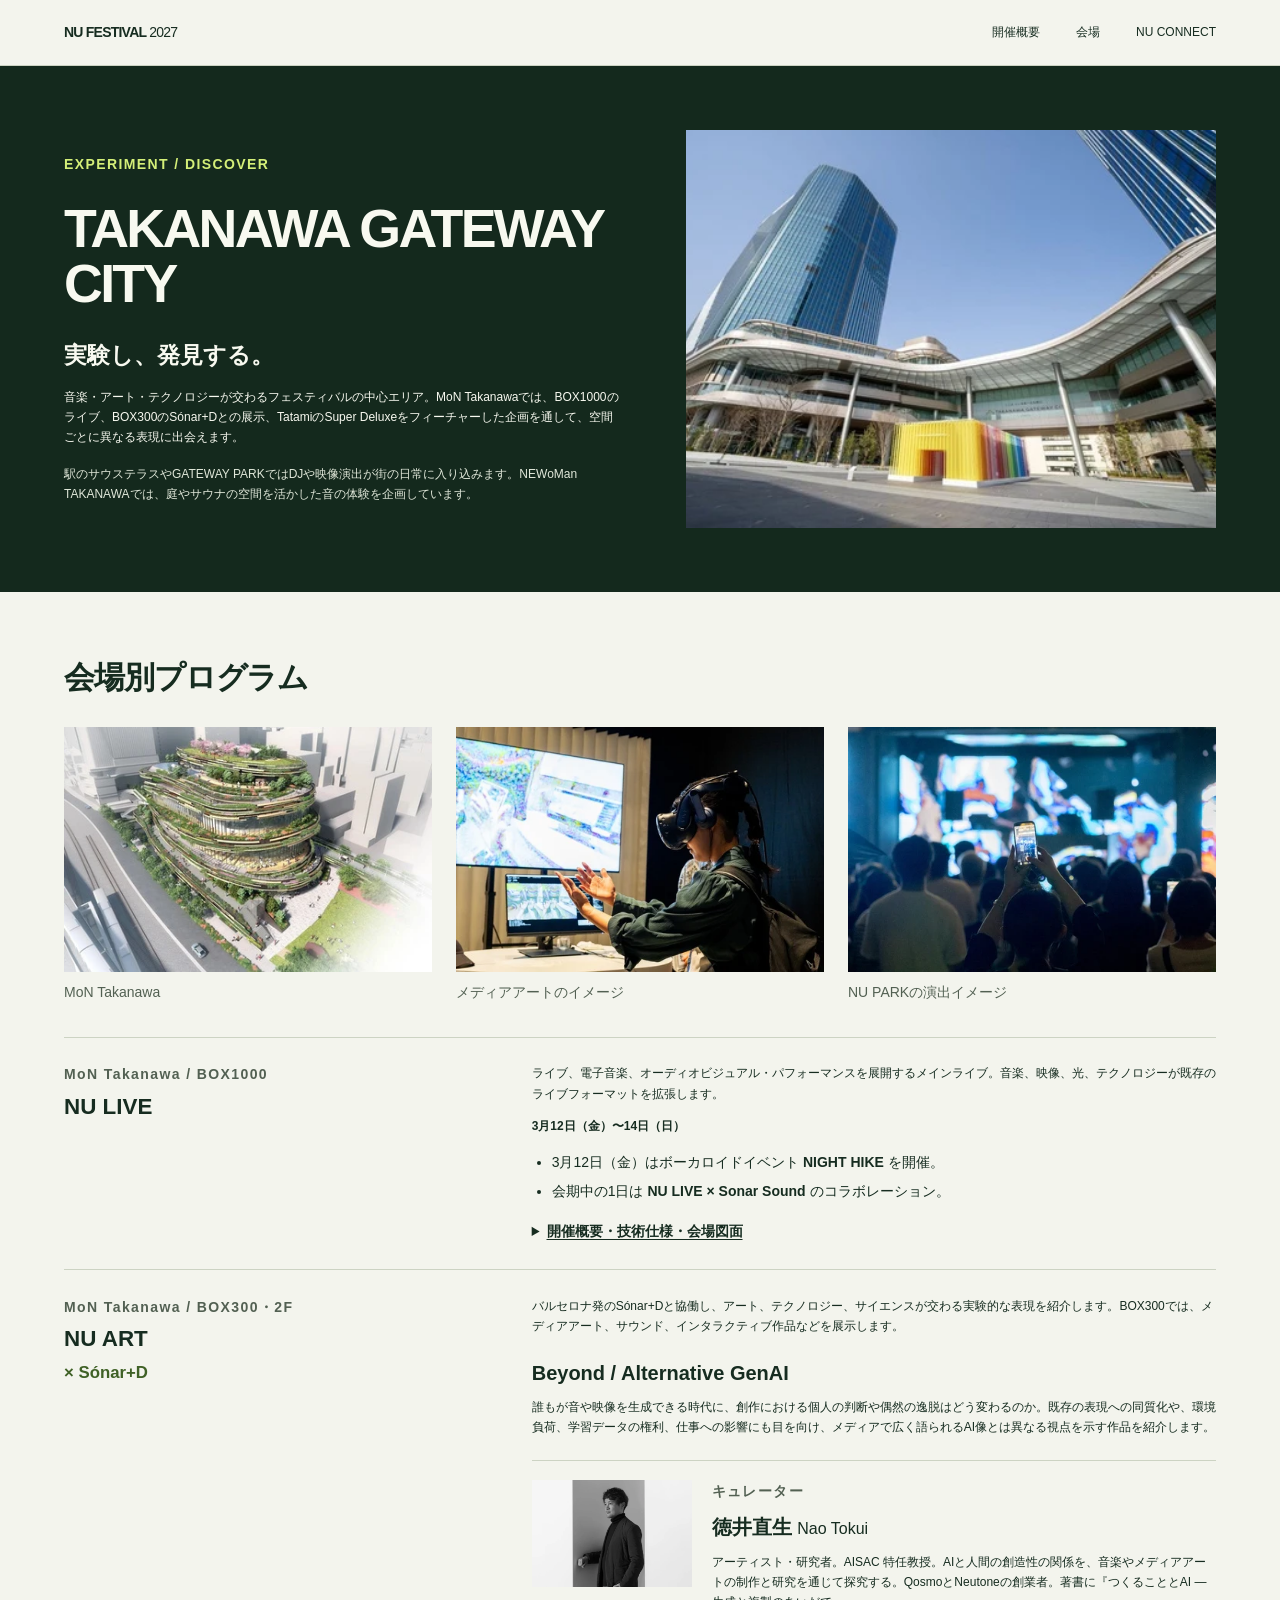
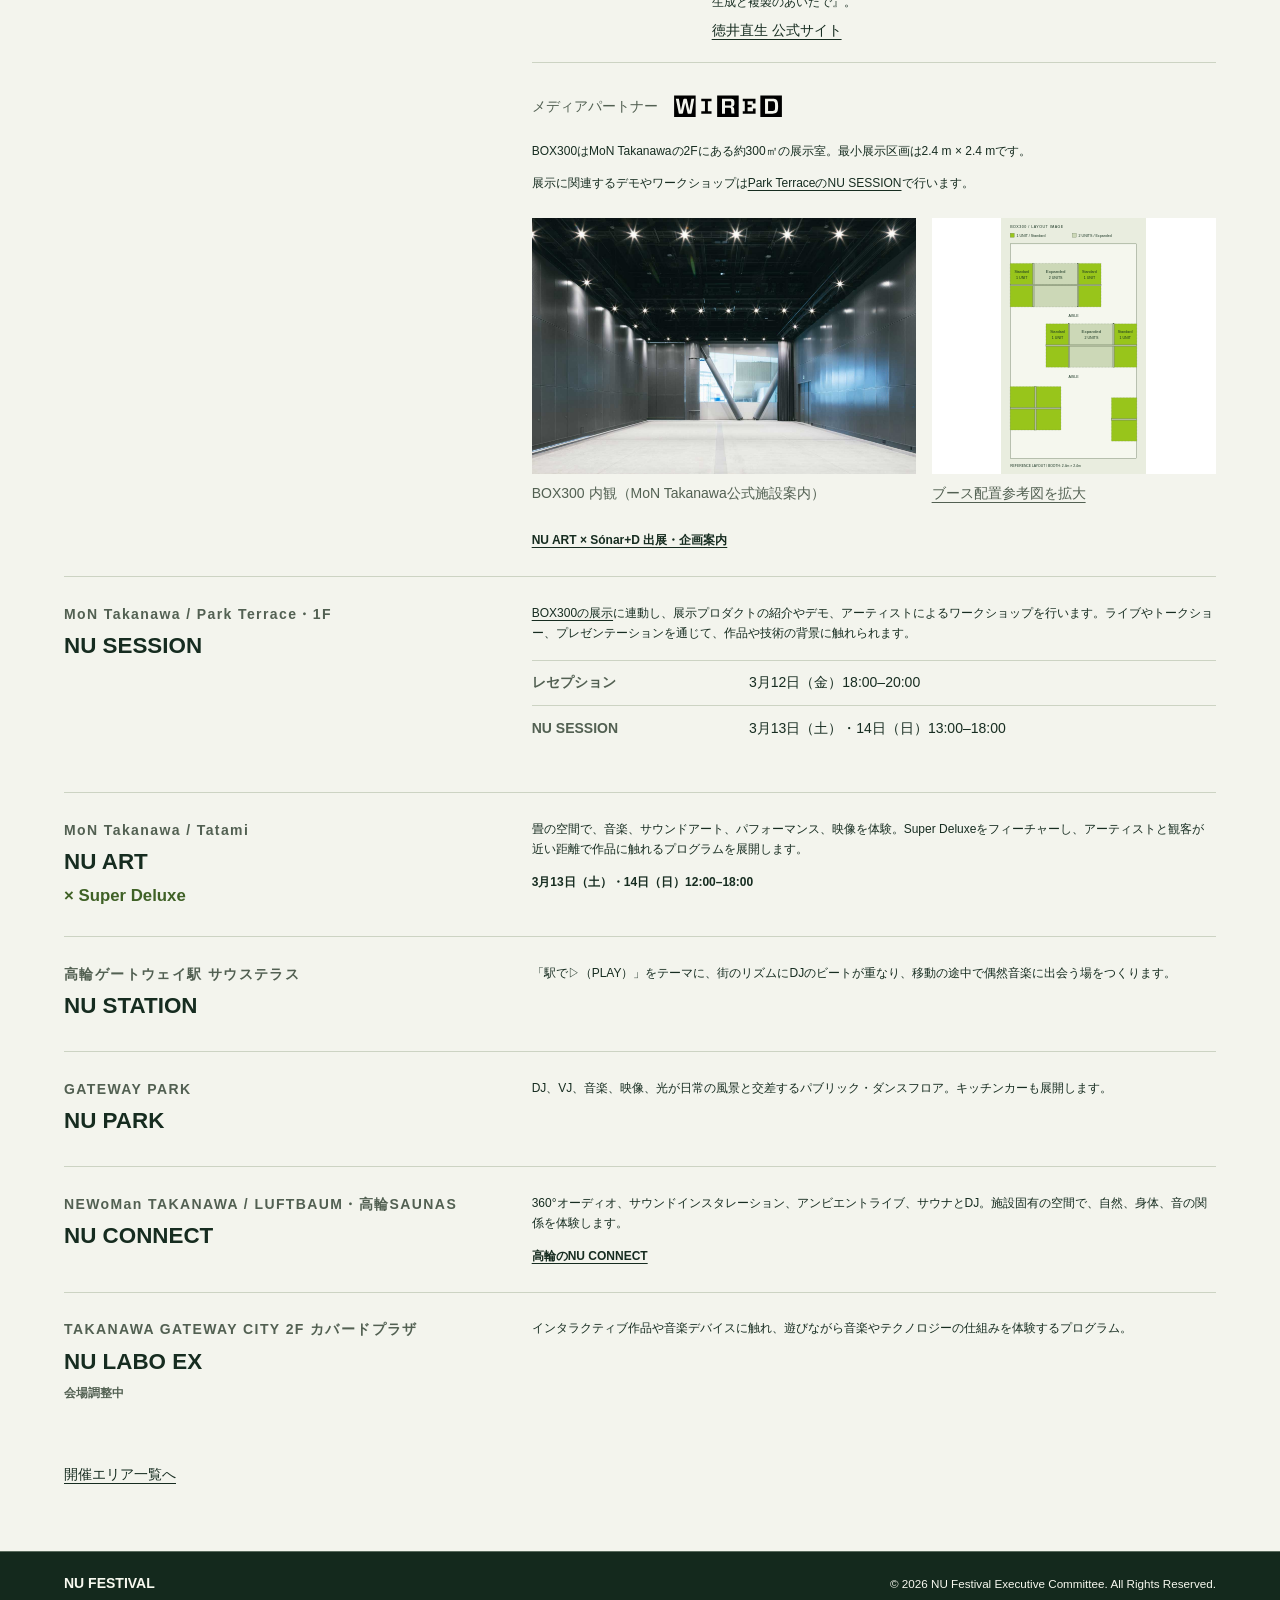
==== commit b654fefc: "Move AISAC appointment next to curator roles" ====
--- a/2027/takanawa.html
+++ b/2027/takanawa.html
@@ -23,7 +23,7 @@
 <p>誰もが音や映像を生成できる時代に、創作における個人の判断や偶然の逸脱はどう変わるのか。既存の表現への同質化や、環境負荷、学習データの権利、仕事への影響にも目を向け、メディアで広く語られるAI像とは異なる視点を示す作品を紹介します。</p>
 <section class="curator" aria-labelledby="curator-name">
 <img src="assets/nao-tokui.webp" alt="徳井直生のポートレート" width="600" height="400" loading="lazy">
-<div><p class="label">キュレーター</p><h4 id="curator-name">徳井直生 <span>Nao Tokui</span></h4><p>アーティスト・研究者。AIと人間の創造性の関係を、音楽やメディアアートの制作と研究を通じて探究する。QosmoとNeutoneの創業者。AISAC 特任教授。著書に『つくることとAI — 生成と複製のあいだで』。</p><a href="https://naotokui.net/">徳井直生 公式サイト</a></div>
+<div><p class="label">キュレーター</p><h4 id="curator-name">徳井直生 <span>Nao Tokui</span></h4><p>アーティスト・研究者。AISAC 特任教授。AIと人間の創造性の関係を、音楽やメディアアートの制作と研究を通じて探究する。QosmoとNeutoneの創業者。著書に『つくることとAI — 生成と複製のあいだで』。</p><a href="https://naotokui.net/">徳井直生 公式サイト</a></div>
 </section>
 <p class="media-partner"><span>メディアパートナー</span> <a href="https://wired.jp/" aria-label="WIRED Japan 公式サイト"><img src="assets/wired-logo.svg" alt="WIRED" width="108"></a></p>
 <p>BOX300はMoN Takanawaの2Fにある約300㎡の展示室。最小展示区画は2.4 m × 2.4 mです。</p><p>展示に関連するデモやワークショップは<a href="#park-terrace">Park TerraceのNU SESSION</a>で行います。</p>
